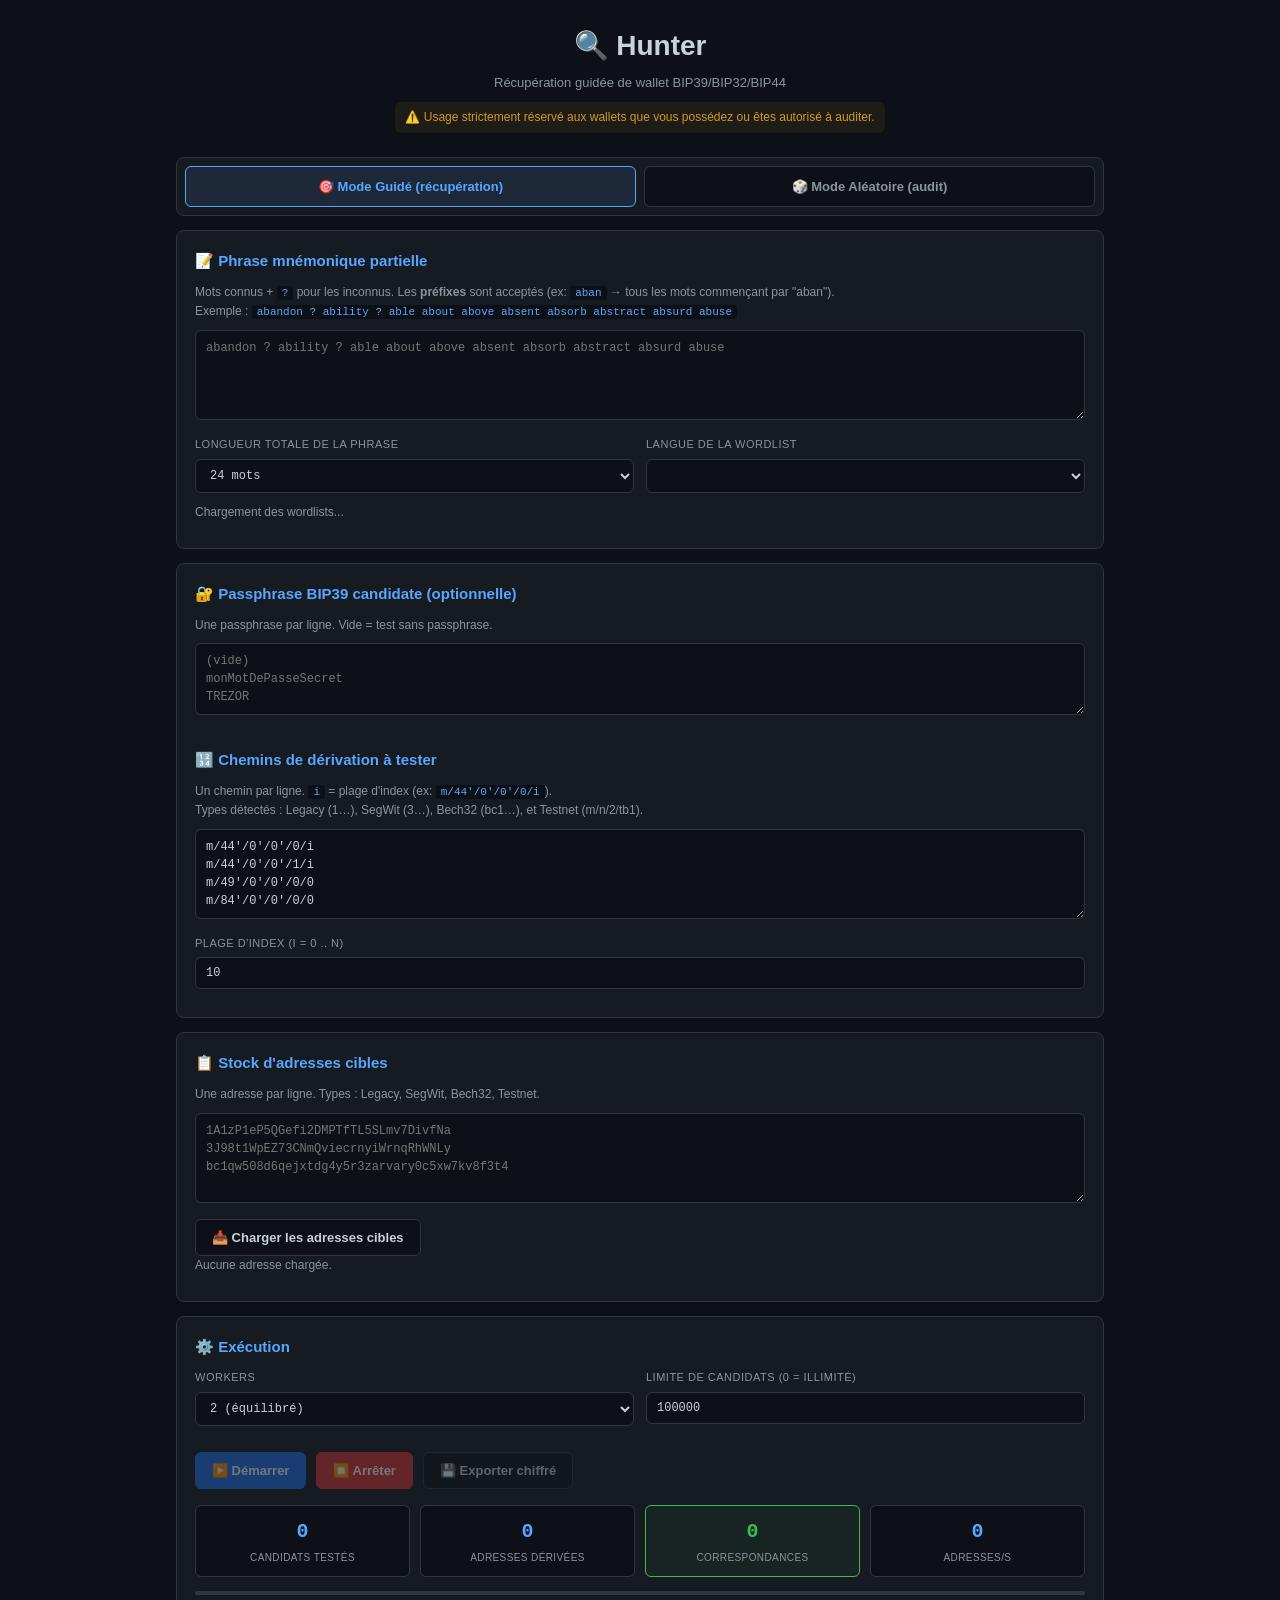
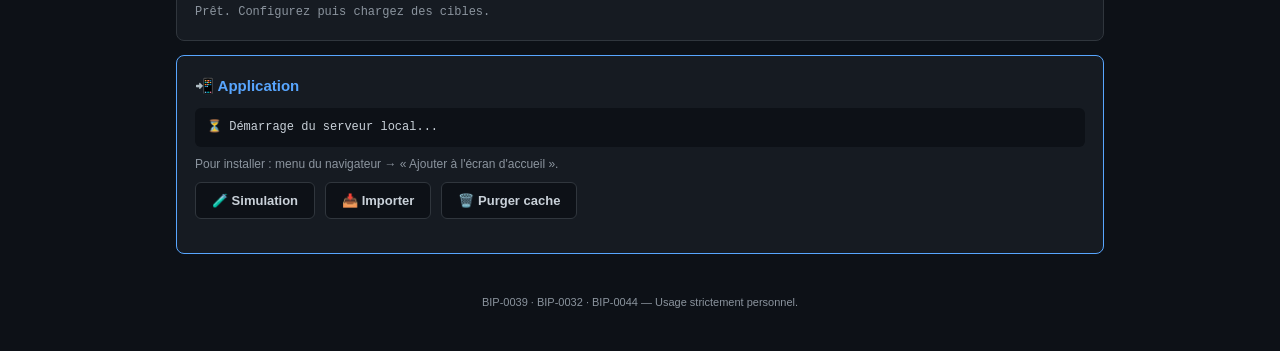
==== index.html @ 1927fc62 "Hunter PWA v1 — guided recovery, crypto, IndexedDB, testnet" ====
<!DOCTYPE html>
<html lang="fr">
<head>
  <meta charset="UTF-8">
  <meta name="viewport" content="width=device-width, initial-scale=1.0, viewport-fit=cover">
  <meta name="theme-color" content="#0d1117">
  <meta name="description" content="Récupération guidée de wallet Bitcoin BIP39/BIP32/BIP44, 100% offline.">
  <meta name="mobile-web-app-capable" content="yes">
  <meta name="apple-mobile-web-app-capable" content="yes">
  <meta name="apple-mobile-web-app-status-bar-style" content="black-translucent">
  <meta name="apple-mobile-web-app-title" content="Hunter">
  <link rel="manifest" href="manifest.webmanifest">
  <link rel="apple-touch-icon" href="icons/icon-192.png">
  <title>Hunter — Récupération BIP39</title>
  <link rel="stylesheet" href="style.css">
</head>
<body>
  <div class="container">
    <header>
      <h1>🔍 Hunter</h1>
      <p class="subtitle">Récupération guidée de wallet BIP39/BIP32/BIP44</p>
      <p class="legal">⚠️ Usage strictement réservé aux wallets que vous possédez ou êtes autorisé à auditer.</p>
    </header>

    <div class="panel mode-panel">
      <div class="mode-tabs">
        <button class="mode-tab active" data-mode="guided">🎯 Mode Guidé (récupération)</button>
        <button class="mode-tab" data-mode="random">🎲 Mode Aléatoire (audit)</button>
      </div>
    </div>

    <div id="guidedPanel">
      <div class="panel">
        <h2>📝 Phrase mnémonique partielle</h2>
        <p class="hint">
          Mots connus + <code>?</code> pour les inconnus. Les <strong>préfixes</strong> sont acceptés
          (ex: <code>aban</code> → tous les mots commençant par "aban").<br>
          Exemple : <code>abandon ? ability ? able about above absent absorb abstract absurd abuse</code>
        </p>
        <textarea id="mnemonicPattern" rows="4"
          placeholder="abandon ? ability ? able about above absent absorb abstract absurd abuse"></textarea>

        <div class="grid-2">
          <label>
            <span>Longueur totale de la phrase</span>
            <select id="phraseLength">
              <option value="12">12 mots</option>
              <option value="15">15 mots</option>
              <option value="18">18 mots</option>
              <option value="21">21 mots</option>
              <option value="24" selected>24 mots</option>
            </select>
          </label>
          <label>
            <span>Langue de la wordlist</span>
            <select id="wordlistLang"></select>
          </label>
        </div>
        <p class="hint" id="wordlistStatus">Chargement des wordlists...</p>
      </div>

      <div class="panel">
        <h2>🔐 Passphrase BIP39 candidate (optionnelle)</h2>
        <p class="hint">Une passphrase par ligne. Vide = test sans passphrase.</p>
        <textarea id="passphraseList" rows="3" placeholder="(vide)&#10;monMotDePasseSecret&#10;TREZOR"></textarea>

        <h2 style="margin-top:16px;">🔢 Chemins de dérivation à tester</h2>
        <p class="hint">
          Un chemin par ligne. <code>i</code> = plage d'index (ex: <code>m/44'/0'/0'/0/i</code>).<br>
          Types détectés : Legacy (1…), SegWit (3…), Bech32 (bc1…), et Testnet (m/n/2/tb1).
        </p>
        <textarea id="pathList" rows="4">m/44'/0'/0'/0/i
m/44'/0'/0'/1/i
m/49'/0'/0'/0/0
m/84'/0'/0'/0/0</textarea>

        <label>
          <span>Plage d'index (i = 0 .. N)</span>
          <input type="number" id="indexRange" value="10" min="1" max="1000">
        </label>
      </div>
    </div>

    <div id="randomPanel" style="display:none;">
      <div class="panel">
        <h2>🎲 Génération aléatoire</h2>
        <div class="grid-2">
          <label>
            <span>Nombre de mots</span>
            <select id="randomLength">
              <option value="12">12 mots</option>
              <option value="15">15 mots</option>
              <option value="18">18 mots</option>
              <option value="21">21 mots</option>
              <option value="24" selected>24 mots</option>
            </select>
          </label>
          <label>
            <span>Langue</span>
            <select id="randomLang"></select>
          </label>
        </div>
      </div>
    </div>

    <div class="panel">
      <h2>📋 Stock d'adresses cibles</h2>
      <p class="hint">Une adresse par ligne. Types : Legacy, SegWit, Bech32, Testnet.</p>
      <textarea id="targetsInput" rows="4"
        placeholder="1A1zP1eP5QGefi2DMPTfTL5SLmv7DivfNa&#10;3J98t1WpEZ73CNmQviecrnyiWrnqRhWNLy&#10;bc1qw508d6qejxtdg4y5r3zarvary0c5xw7kv8f3t4"></textarea>
      <button id="loadTargetsBtn" class="btn-secondary">📥 Charger les adresses cibles</button>
      <p class="hint" id="targetsStatus">Aucune adresse chargée.</p>
    </div>

    <div class="panel">
      <h2>⚙️ Exécution</h2>
      <div class="grid-2" style="margin-bottom:16px;">
        <label>
          <span>Workers</span>
          <select id="workerCount">
            <option value="1">1 (léger)</option>
            <option value="2" selected>2 (équilibré)</option>
            <option value="4">4 (performant)</option>
            <option value="8">8 (max)</option>
          </select>
        </label>
        <label>
          <span>Limite de candidats (0 = illimité)</span>
          <input type="number" id="candidateLimit" value="100000" min="0">
        </label>
      </div>

      <div class="controls">
        <button id="startBtn" class="btn-primary" disabled>▶️ Démarrer</button>
        <button id="stopBtn" class="btn-danger" disabled>⏹️ Arrêter</button>
        <button id="exportBtn" class="btn-secondary" disabled>💾 Exporter chiffré</button>
      </div>

      <div class="stats">
        <div class="stat-card">
          <span class="stat-value" id="statCandidates">0</span>
          <span class="stat-label">Candidats testés</span>
        </div>
        <div class="stat-card">
          <span class="stat-value" id="statAddresses">0</span>
          <span class="stat-label">Adresses dérivées</span>
        </div>
        <div class="stat-card highlight">
          <span class="stat-value" id="statMatches">0</span>
          <span class="stat-label">Correspondances</span>
        </div>
        <div class="stat-card">
          <span class="stat-value" id="statRate">0</span>
          <span class="stat-label">Adresses/s</span>
        </div>
      </div>

      <div class="progress-bar"><div class="progress-fill" id="progressFill"></div></div>
      <p class="status" id="statusText">Prêt. Configurez puis chargez des cibles.</p>
    </div>

    <div class="panel pwa-panel">
      <h2>📲 Application</h2>
      <div class="server-status">
        <span id="serverStatus">⏳ Démarrage du serveur local...</span>
        <span id="installBtn" class="btn-install" hidden>📲 Installer</span>
      </div>
      <p class="hint" id="pwaHint">
        Pour installer : menu du navigateur → « Ajouter à l'écran d'accueil ».
      </p>
      <div class="controls">
        <button id="simulateBtn" class="btn-secondary">🧪 Simulation</button>
        <button id="importBtn" class="btn-secondary">📥 Importer</button>
        <input type="file" id="importFile" accept=".json" hidden>
        <button id="purgeCacheBtn" class="btn-secondary">🗑️ Purger cache</button>
      </div>
    </div>

    <div class="panel results-panel" id="resultsPanel" style="display:none;">
      <h2>🎯 Correspondances trouvées</h2>
      <div id="resultsList"></div>
    </div>

    <footer>
      <p>BIP-0039 · BIP-0032 · BIP-0044 — Usage strictement personnel.</p>
    </footer>
  </div>

  <script type="module" src="app.js"></script>
</body>
</html>
---- style.css ----
:root {
  --bg: #0d1117;
  --panel: #161b22;
  --border: #30363d;
  --text: #c9d1d9;
  --text-dim: #8b949e;
  --accent: #58a6ff;
  --success: #3fb950;
  --danger: #f85149;
  --warning: #d29922;
}

* { box-sizing: border-box; margin: 0; padding: 0; }

body {
  background: var(--bg);
  color: var(--text);
  font-family: -apple-system, BlinkMacSystemFont, 'Segoe UI', Roboto, sans-serif;
  font-size: 14px;
  line-height: 1.6;
  min-height: 100vh;
}

.container { max-width: 960px; margin: 0 auto; padding: 24px 16px; }
header { text-align: center; margin-bottom: 24px; }
h1 { font-size: 28px; margin-bottom: 4px; }
h2 { font-size: 15px; margin-bottom: 10px; color: var(--accent); }
.subtitle { color: var(--text-dim); font-size: 13px; }
.legal {
  color: var(--warning); font-size: 12px; margin-top: 8px; padding: 6px 10px;
  background: rgba(210, 153, 34, 0.08); border-radius: 6px; display: inline-block;
}

.panel {
  background: var(--panel); border: 1px solid var(--border);
  border-radius: 8px; padding: 18px; margin-bottom: 14px;
}

.hint { color: var(--text-dim); font-size: 12px; margin-bottom: 8px; }
.hint code {
  background: var(--bg); padding: 1px 5px; border-radius: 3px;
  font-size: 11px; color: var(--accent);
}

textarea, input[type="number"], input[type="text"], select {
  width: 100%; background: var(--bg); color: var(--text);
  border: 1px solid var(--border); border-radius: 6px;
  padding: 8px 10px; font-family: 'SF Mono', Consolas, monospace; font-size: 12px;
}

textarea { resize: vertical; margin-bottom: 10px; line-height: 1.5; }
textarea:focus, input:focus, select:focus { outline: none; border-color: var(--accent); }

.grid-2 { display: grid; grid-template-columns: 1fr 1fr; gap: 12px; }
label { display: flex; flex-direction: column; gap: 5px; margin-bottom: 10px; }
label span { font-size: 11px; color: var(--text-dim); text-transform: uppercase; letter-spacing: 0.5px; }

.mode-panel { padding: 8px; }
.mode-tabs { display: flex; gap: 8px; }
.mode-tab {
  flex: 1; background: var(--bg); color: var(--text-dim);
  border: 1px solid var(--border); padding: 12px; border-radius: 6px;
  cursor: pointer; font-size: 13px; font-weight: 600; transition: all 0.15s;
}
.mode-tab.active {
  background: rgba(88, 166, 255, 0.1);
  border-color: var(--accent); color: var(--accent);
}

.controls { display: flex; gap: 10px; flex-wrap: wrap; margin-bottom: 16px; }

button {
  border: 1px solid var(--border); border-radius: 6px; padding: 10px 16px;
  font-size: 13px; font-weight: 600; cursor: pointer; transition: all 0.15s;
  background: var(--bg); color: var(--text); font-family: inherit;
}
button:hover:not(:disabled) { border-color: var(--accent); background: #1c2128; }
button:disabled { opacity: 0.4; cursor: not-allowed; }
.btn-primary { background: #1f6feb; border-color: #1f6feb; color: #fff; }
.btn-primary:hover:not(:disabled) { background: #388bfd; }
.btn-danger { background: #da3633; border-color: #da3633; color: #fff; }
.btn-danger:hover:not(:disabled) { background: #f85149; }
.btn-secondary { background: var(--bg); }

.stats { display: grid; grid-template-columns: repeat(4, 1fr); gap: 10px; margin-bottom: 14px; }
.stat-card {
  background: var(--bg); border: 1px solid var(--border);
  border-radius: 6px; padding: 10px; text-align: center;
}
.stat-card.highlight { border-color: var(--success); background: rgba(63, 185, 80, 0.05); }
.stat-value { display: block; font-size: 20px; font-weight: 700; color: var(--accent); font-family: 'SF Mono', monospace; }
.stat-card.highlight .stat-value { color: var(--success); }
.stat-label { display: block; font-size: 10px; color: var(--text-dim); text-transform: uppercase; letter-spacing: 0.4px; margin-top: 2px; }

.progress-bar { height: 4px; background: var(--border); border-radius: 2px; overflow: hidden; margin-bottom: 8px; }
.progress-fill { height: 100%; width: 0%; background: linear-gradient(90deg, var(--accent), var(--success)); transition: width 0.3s; }
.status { font-size: 12px; color: var(--text-dim); font-family: 'SF Mono', monospace; word-break: break-word; }

.results-panel { border-color: var(--success); }
.result-item {
  background: var(--bg); border: 1px solid var(--border); border-radius: 6px;
  padding: 12px; margin-bottom: 10px; font-family: 'SF Mono', monospace; font-size: 12px;
}
.result-item .label { color: var(--text-dim); font-size: 10px; text-transform: uppercase; letter-spacing: 0.5px; margin-top: 8px; }
.result-item .label:first-child { margin-top: 0; }
.result-item .value { color: var(--success); word-break: break-all; }
.result-item .mnemonic {
  color: var(--warning); background: rgba(210, 153, 34, 0.08);
  padding: 6px 8px; border-radius: 4px; margin-top: 4px; word-break: break-word;
}

.pwa-panel { border-color: var(--accent); }
.server-status {
  display: flex;
  align-items: center;
  gap: 12px;
  justify-content: space-between;
  margin-bottom: 8px;
  padding: 10px 12px;
  background: var(--bg);
  border-radius: 6px;
  font-family: 'SF Mono', monospace;
  font-size: 12px;
}
.btn-install {
  background: var(--success);
  color: #fff;
  padding: 6px 14px;
  border-radius: 6px;
  cursor: pointer;
  font-weight: 600;
  font-size: 12px;
  transition: transform 0.15s;
}
.btn-install:hover { transform: scale(1.05); }

footer { text-align: center; color: var(--text-dim); font-size: 11px; margin-top: 24px; padding: 16px; }

@media (max-width: 700px) {
  .stats { grid-template-columns: 1fr 1fr; }
  .grid-2 { grid-template-columns: 1fr; }
  .controls { flex-direction: column; }
  button { width: 100%; }
  .mode-tabs { flex-direction: column; }
}

@supports (padding: max(0px)) {
  body {
    padding-left: env(safe-area-inset-left);
    padding-right: env(safe-area-inset-right);
    padding-bottom: env(safe-area-inset-bottom);
  }
}

@media (display-mode: standalone) {
  .pwa-panel { display: none; }
}
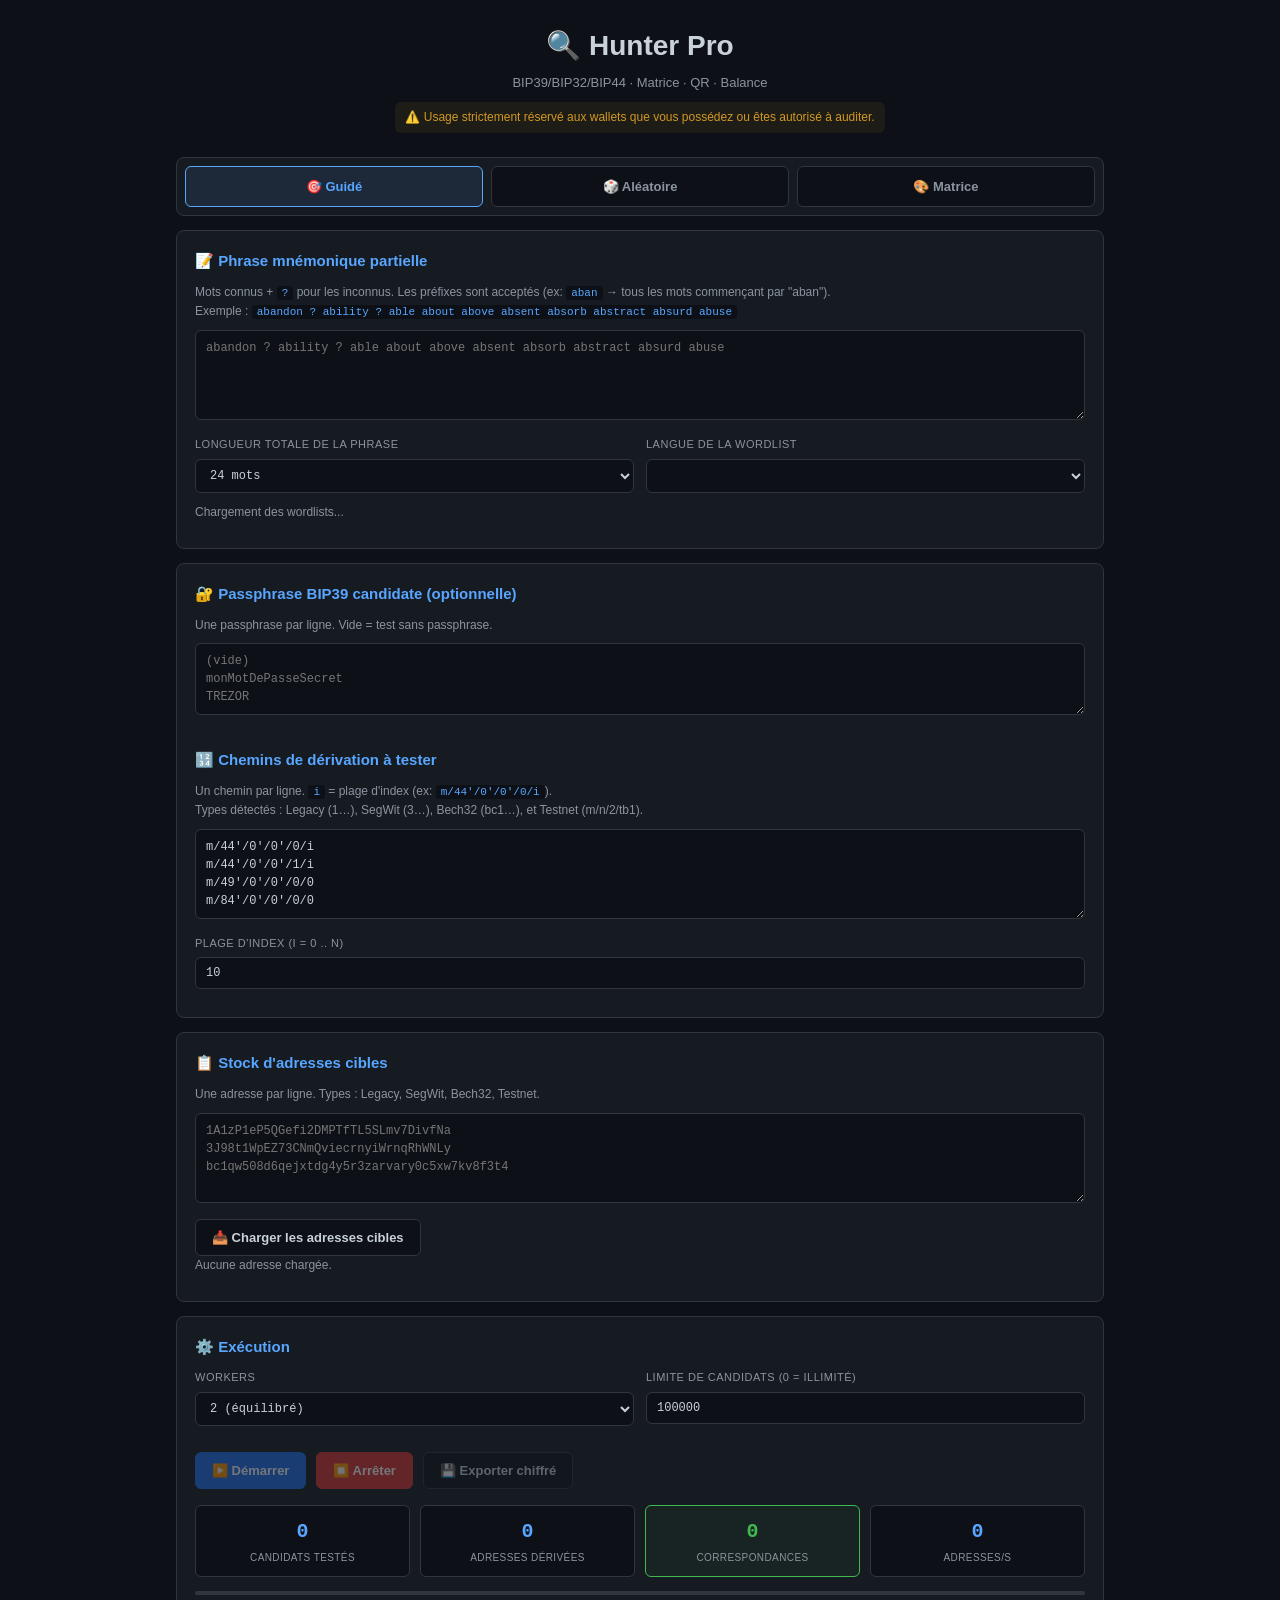
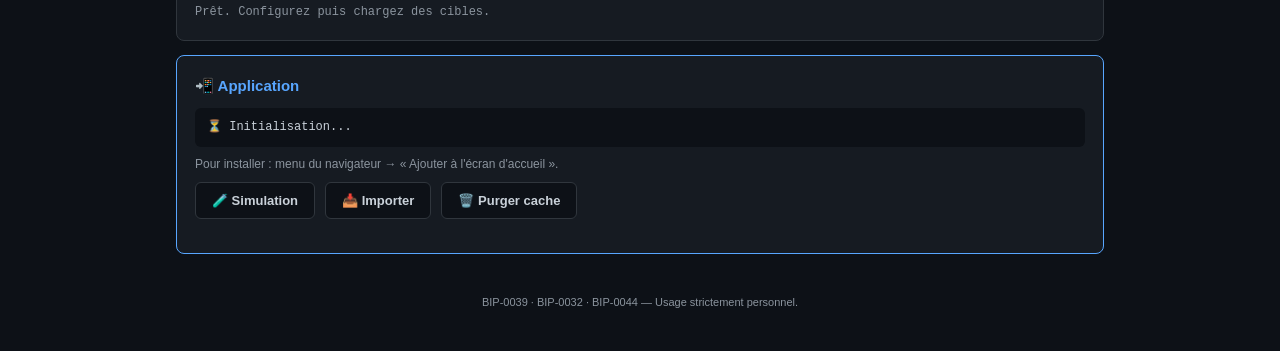
==== commit 3b1a1ee3: "feat(v9): intégration module Matrice + QR réels + balance optionnelle - matrix.js : classe BitMatrix" ====
--- a/index.html
+++ b/index.html
@@ -4,36 +4,43 @@
   <meta charset="UTF-8">
   <meta name="viewport" content="width=device-width, initial-scale=1.0, viewport-fit=cover">
   <meta name="theme-color" content="#0d1117">
-  <meta name="description" content="Récupération guidée de wallet Bitcoin BIP39/BIP32/BIP44, 100% offline.">
+  <meta name="description" content="Hunter Pro — BIP39/BIP32/BIP44 + Matrice + QR + Balance">
   <meta name="mobile-web-app-capable" content="yes">
   <meta name="apple-mobile-web-app-capable" content="yes">
   <meta name="apple-mobile-web-app-status-bar-style" content="black-translucent">
-  <meta name="apple-mobile-web-app-title" content="Hunter">
+  <meta name="apple-mobile-web-app-title" content="Hunter Pro">
   <link rel="manifest" href="manifest.webmanifest">
   <link rel="apple-touch-icon" href="icons/icon-192.png">
-  <title>Hunter — Récupération BIP39</title>
+  <title>Hunter Pro — BIP39 + Matrice + QR</title>
   <link rel="stylesheet" href="style.css">
 </head>
 <body>
   <div class="container">
     <header>
-      <h1>🔍 Hunter</h1>
-      <p class="subtitle">Récupération guidée de wallet BIP39/BIP32/BIP44</p>
+      <h1>🔍 Hunter Pro</h1>
+      <p class="subtitle">BIP39/BIP32/BIP44 · Matrice · QR · Balance</p>
       <p class="legal">⚠️ Usage strictement réservé aux wallets que vous possédez ou êtes autorisé à auditer.</p>
     </header>
 
+    <!-- ============================================== -->
+    <!--  ONGLETS DE MODE                                 -->
+    <!-- ============================================== -->
     <div class="panel mode-panel">
       <div class="mode-tabs">
-        <button class="mode-tab active" data-mode="guided">🎯 Mode Guidé (récupération)</button>
-        <button class="mode-tab" data-mode="random">🎲 Mode Aléatoire (audit)</button>
-      </div>
-    </div>
-
+        <button class="mode-tab active" data-mode="guided">🎯 Guidé</button>
+        <button class="mode-tab" data-mode="random">🎲 Aléatoire</button>
+        <button class="mode-tab" data-mode="matrix">🎨 Matrice</button>
+      </div>
+    </div>
+
+    <!-- ============================================== -->
+    <!--  PANNEAU MODE GUIDÉ                              -->
+    <!-- ============================================== -->
     <div id="guidedPanel">
       <div class="panel">
         <h2>📝 Phrase mnémonique partielle</h2>
         <p class="hint">
-          Mots connus + <code>?</code> pour les inconnus. Les <strong>préfixes</strong> sont acceptés
+          Mots connus + <code>?</code> pour les inconnus. Les préfixes sont acceptés
           (ex: <code>aban</code> → tous les mots commençant par "aban").<br>
           Exemple : <code>abandon ? ability ? able about above absent absorb abstract absurd abuse</code>
         </p>
@@ -81,6 +88,9 @@
       </div>
     </div>
 
+    <!-- ============================================== -->
+    <!--  PANNEAU MODE ALÉATOIRE                          -->
+    <!-- ============================================== -->
     <div id="randomPanel" style="display:none;">
       <div class="panel">
         <h2>🎲 Génération aléatoire</h2>
@@ -103,6 +113,114 @@
       </div>
     </div>
 
+    <!-- ============================================== -->
+    <!--  PANNEAU MODE MATRICE (nouveau !)                -->
+    <!-- ============================================== -->
+    <div id="matrixPanel" style="display:none;">
+      <div class="panel">
+        <h2>🎨 Matrice de bits (16×16 = 256 bits)</h2>
+        <p class="hint">
+          Cliquez sur un bit pour le basculer. Utilisez les flèches pour faire tourner
+          les lignes/colonnes. Pulse = mutation aléatoire cryptographiquement sûre.
+        </p>
+
+        <div id="bitMatrix" class="bit-matrix"></div>
+
+        <div class="matrix-controls">
+          <button id="matrixClr" class="btn-secondary">🧹 Effacer</button>
+          <button id="matrixRand" class="btn-secondary">🎲 Aléatoire sûr</button>
+          <button id="matrixPulse" class="btn-secondary">💓 Pulse</button>
+          <button id="matrixUp" class="btn-arrow" title="Rotation lignes ↑">⬆️</button>
+          <button id="matrixDown" class="btn-arrow" title="Rotation lignes ↓">⬇️</button>
+          <button id="matrixLeft" class="btn-arrow" title="Rotation lignes ←">⬅️</button>
+          <button id="matrixRight" class="btn-arrow" title="Rotation lignes →">➡️</button>
+        </div>
+
+        <p class="hint warning" id="matrixWarning" style="display:none;">
+          ⚠️ Pulse utilise <code>crypto.getRandomValues</code> mais ne remplace PAS
+          un CSPRNG. Utilisez <strong>🎲 Aléatoire sûr</strong> pour une vraie clé.
+        </p>
+
+        <p class="hint" id="matrixValidity">
+          Clé privée valide : <span id="matrixValidIcon">⏳</span>
+        </p>
+      </div>
+
+      <!-- Clé privée en cours -->
+      <div class="panel">
+        <h2>🔑 Clé privée (matrice)</h2>
+        <div class="field-row">
+          <span class="field-label">HEX :</span>
+          <code id="matrixHex" class="field-value">—</code>
+        </div>
+        <div class="field-row">
+          <span class="field-label">WIF :</span>
+          <code id="matrixWif" class="field-value masked">—</code>
+          <button id="matrixWifToggle" class="btn-tiny">👁️</button>
+        </div>
+      </div>
+
+      <!-- 4 adresses dérivées -->
+      <div class="panel">
+        <h2>📬 4 adresses dérivées</h2>
+        <div class="address-list">
+          <div class="address-row" id="matrixRowP2PKHc">
+            <span class="address-label">P2PKH (compressée)</span>
+            <code class="address-value" id="matrixAddrP2PKHc">—</code>
+            <span class="address-balance" id="matrixBalP2PKHc">—</span>
+          </div>
+          <div class="address-row" id="matrixRowP2PKHu">
+            <span class="address-label">P2PKH (non-comp.)</span>
+            <code class="address-value" id="matrixAddrP2PKHu">—</code>
+            <span class="address-balance" id="matrixBalP2PKHu">—</span>
+          </div>
+          <div class="address-row" id="matrixRowP2SH">
+            <span class="address-label">P2SH-SegWit</span>
+            <code class="address-value" id="matrixAddrP2SH">—</code>
+            <span class="address-balance" id="matrixBalP2SH">—</span>
+          </div>
+          <div class="address-row" id="matrixRowBech32">
+            <span class="address-label">Bech32</span>
+            <code class="address-value" id="matrixAddrBech32">—</code>
+            <span class="address-balance" id="matrixBalBech32">—</span>
+          </div>
+        </div>
+
+        <div class="controls" style="margin-top:12px;">
+          <label class="switch">
+            <input type="checkbox" id="offlineToggle" checked>
+            <span>🔒 Offline mode</span>
+          </label>
+          <select id="apiSelect">
+            <option value="mempool">mempool.space</option>
+            <option value="blockchair">blockchair.com</option>
+          </select>
+          <button id="btnCheckBalances" class="btn-secondary">💰 Vérifier soldes</button>
+        </div>
+      </div>
+
+      <!-- QR code -->
+      <div class="panel">
+        <h2>📱 QR Code (adresse ou WIF)</h2>
+        <div class="qr-section">
+          <canvas id="qrCanvas" width="256" height="256" class="qr-canvas"></canvas>
+          <div class="qr-controls">
+            <input id="qrText" placeholder="adresse ou WIF" class="qr-input">
+            <button id="qrGenBtn" class="btn-secondary">🎨 Générer QR</button>
+            <button id="qrScanBtn" class="btn-secondary">📷 Scan caméra</button>
+            <input type="file" id="qrFile" accept="image/*" style="display:none">
+            <button id="qrFileBtn" class="btn-secondary">📁 Charger image</button>
+            <video id="camPreview" autoplay playsinline muted class="camera-preview" style="display:none;"></video>
+            <button id="qrStopBtn" class="btn-secondary" style="display:none;">⏹️ Arrêter caméra</button>
+          </div>
+        </div>
+        <p class="hint" id="qrResult">Aucun QR généré.</p>
+      </div>
+    </div>
+
+    <!-- ============================================== -->
+    <!--  STOCK D'ADRESSES CIBLES (partagé)               -->
+    <!-- ============================================== -->
     <div class="panel">
       <h2>📋 Stock d'adresses cibles</h2>
       <p class="hint">Une adresse par ligne. Types : Legacy, SegWit, Bech32, Testnet.</p>
@@ -112,6 +230,9 @@
       <p class="hint" id="targetsStatus">Aucune adresse chargée.</p>
     </div>
 
+    <!-- ============================================== -->
+    <!--  EXÉCUTION (partagé)                             -->
+    <!-- ============================================== -->
     <div class="panel">
       <h2>⚙️ Exécution</h2>
       <div class="grid-2" style="margin-bottom:16px;">
@@ -159,10 +280,13 @@
       <p class="status" id="statusText">Prêt. Configurez puis chargez des cibles.</p>
     </div>
 
+    <!-- ============================================== -->
+    <!--  APPLICATION (partagé)                           -->
+    <!-- ============================================== -->
     <div class="panel pwa-panel">
       <h2>📲 Application</h2>
       <div class="server-status">
-        <span id="serverStatus">⏳ Démarrage du serveur local...</span>
+        <span id="serverStatus">⏳ Initialisation...</span>
         <span id="installBtn" class="btn-install" hidden>📲 Installer</span>
       </div>
       <p class="hint" id="pwaHint">
@@ -176,6 +300,9 @@
       </div>
     </div>
 
+    <!-- ============================================== -->
+    <!--  RÉSULTATS                                       -->
+    <!-- ============================================== -->
     <div class="panel results-panel" id="resultsPanel" style="display:none;">
       <h2>🎯 Correspondances trouvées</h2>
       <div id="resultsList"></div>
--- a/style.css
+++ b/style.css
@@ -153,5 +153,308 @@
 }
 
 @media (display-mode: standalone) {
-  .pwa-panel { display: none; }
-}
+  /* En mode PWA installée : masquer seulement le bandeau "Installer" */
+  #installBtn { display: none !important; }
+  #pwaHint { display: none !important; }
+  /* Le panneau .pwa-panel reste visible pour Purger cache / Simulation / Importer */
+}
+
+/* ============================================================ */
+/*  MATRICE 16×16                                                */
+/* ============================================================ */
+.bit-matrix {
+  display: grid;
+  grid-template-columns: repeat(16, 1fr);
+  gap: 2px;
+  background: var(--border);
+  padding: 3px;
+  border-radius: 8px;
+  max-width: 480px;
+  margin: 0 auto 16px;
+  aspect-ratio: 1 / 1;
+}
+
+.bit-matrix .bit {
+  aspect-ratio: 1 / 1;
+  background: var(--bg);
+  border-radius: 2px;
+  transition: background 0.1s, transform 0.1s;
+  cursor: pointer;
+  touch-action: manipulation;
+  user-select: none;
+}
+
+.bit-matrix .bit:hover {
+  transform: scale(1.08);
+}
+
+.bit-matrix .bit.on {
+  background: linear-gradient(180deg, #ffea66 0%, #ffd600 100%);
+  box-shadow: inset 0 2px 6px rgba(255, 214, 0, 0.25);
+}
+
+.matrix-controls {
+  display: flex;
+  flex-wrap: wrap;
+  gap: 8px;
+  justify-content: center;
+  margin-bottom: 12px;
+}
+
+.matrix-controls button {
+  padding: 8px 12px;
+  font-size: 12px;
+}
+
+.btn-arrow {
+  min-width: 44px;
+  font-size: 16px;
+  padding: 8px;
+}
+
+.hint.warning {
+  color: var(--warning);
+  background: rgba(210, 153, 34, 0.08);
+  padding: 8px 10px;
+  border-radius: 6px;
+  border-left: 3px solid var(--warning);
+}
+
+/* ============================================================ */
+/*  CLÉ PRIVÉE / WIF                                             */
+/* ============================================================ */
+.field-row {
+  display: flex;
+  align-items: center;
+  gap: 10px;
+  padding: 8px 10px;
+  background: var(--bg);
+  border-radius: 6px;
+  margin-bottom: 8px;
+  font-family: 'SF Mono', Consolas, monospace;
+  font-size: 12px;
+}
+
+.field-label {
+  color: var(--text-dim);
+  font-size: 11px;
+  text-transform: uppercase;
+  letter-spacing: 0.5px;
+  flex-shrink: 0;
+  min-width: 50px;
+}
+
+.field-value {
+  flex: 1;
+  color: var(--accent);
+  word-break: break-all;
+  font-size: 12px;
+}
+
+.field-value.masked {
+  filter: blur(4px);
+  user-select: none;
+  cursor: pointer;
+}
+
+.field-value.masked.revealed {
+  filter: none;
+}
+
+.btn-tiny {
+  background: var(--bg);
+  border: 1px solid var(--border);
+  border-radius: 4px;
+  padding: 4px 8px;
+  font-size: 12px;
+  cursor: pointer;
+  color: var(--text);
+}
+
+.btn-tiny:hover {
+  border-color: var(--accent);
+}
+
+/* ============================================================ */
+/*  ADRESSES + BALANCES                                          */
+/* ============================================================ */
+.address-list {
+  display: flex;
+  flex-direction: column;
+  gap: 8px;
+}
+
+.address-row {
+  display: grid;
+  grid-template-columns: 140px 1fr 100px;
+  gap: 10px;
+  align-items: center;
+  padding: 10px;
+  background: var(--bg);
+  border: 1px solid var(--border);
+  border-radius: 6px;
+  font-size: 12px;
+  transition: border-color 0.2s;
+}
+
+.address-row.funded {
+  border-color: var(--success);
+  background: rgba(63, 185, 80, 0.05);
+}
+
+.address-row.error {
+  border-color: var(--danger);
+  background: rgba(248, 81, 73, 0.05);
+}
+
+.address-label {
+  color: var(--text-dim);
+  font-size: 11px;
+  text-transform: uppercase;
+  letter-spacing: 0.4px;
+}
+
+.address-value {
+  font-family: 'SF Mono', Consolas, monospace;
+  color: var(--accent);
+  word-break: break-all;
+  cursor: pointer;
+  user-select: all;
+}
+
+.address-value:active {
+  color: var(--success);
+}
+
+.address-balance {
+  text-align: right;
+  font-family: 'SF Mono', Consolas, monospace;
+  font-size: 11px;
+  color: var(--text-dim);
+}
+
+.address-row.funded .address-balance {
+  color: var(--success);
+  font-weight: 700;
+}
+
+.address-row.error .address-balance {
+  color: var(--danger);
+}
+
+/* ============================================================ */
+/*  QR CODE                                                      */
+/* ============================================================ */
+.qr-section {
+  display: grid;
+  grid-template-columns: auto 1fr;
+  gap: 16px;
+  align-items: start;
+}
+
+@media (max-width: 600px) {
+  .qr-section {
+    grid-template-columns: 1fr;
+  }
+}
+
+.qr-canvas {
+  width: 256px;
+  height: 256px;
+  background: #ffffff;
+  border-radius: 8px;
+  border: 1px solid var(--border);
+  image-rendering: pixelated;
+}
+
+.qr-controls {
+  display: flex;
+  flex-direction: column;
+  gap: 8px;
+}
+
+.qr-input {
+  padding: 8px 10px;
+  background: var(--bg);
+  color: var(--text);
+  border: 1px solid var(--border);
+  border-radius: 6px;
+  font-family: 'SF Mono', monospace;
+  font-size: 12px;
+}
+
+.camera-preview {
+  width: 100%;
+  max-width: 320px;
+  border-radius: 8px;
+  background: #000;
+  border: 1px solid var(--border);
+}
+
+/* ============================================================ */
+/*  TOGGLE / SWITCH                                              */
+/* ============================================================ */
+.switch {
+  display: inline-flex;
+  align-items: center;
+  gap: 8px;
+  padding: 8px 12px;
+  background: var(--bg);
+  border: 1px solid var(--border);
+  border-radius: 6px;
+  cursor: pointer;
+  font-size: 12px;
+  user-select: none;
+}
+
+.switch:hover {
+  border-color: var(--accent);
+}
+
+.switch input[type="checkbox"] {
+  width: 16px;
+  height: 16px;
+  accent-color: var(--accent);
+  cursor: pointer;
+}
+
+/* ============================================================ */
+/*  BOUTON ALÉATOIRE SÛR                                         */
+/* ============================================================ */
+#matrixRand {
+  background: linear-gradient(180deg, #1f6feb, #1560c4);
+  border-color: #1f6feb;
+  color: #fff;
+}
+
+#matrixRand:hover {
+  background: linear-gradient(180deg, #388bfd, #1f6feb);
+}
+
+/* ============================================================ */
+/*  RESPONSIVE MATRICE                                           */
+/* ============================================================ */
+@media (max-width: 520px) {
+  .bit-matrix {
+    max-width: 100%;
+  }
+
+  .address-row {
+    grid-template-columns: 1fr;
+    gap: 4px;
+  }
+
+  .address-balance {
+    text-align: left;
+  }
+
+  .field-row {
+    flex-wrap: wrap;
+  }
+
+  .qr-canvas {
+    width: 100%;
+    height: auto;
+    aspect-ratio: 1 / 1;
+  }
+}
